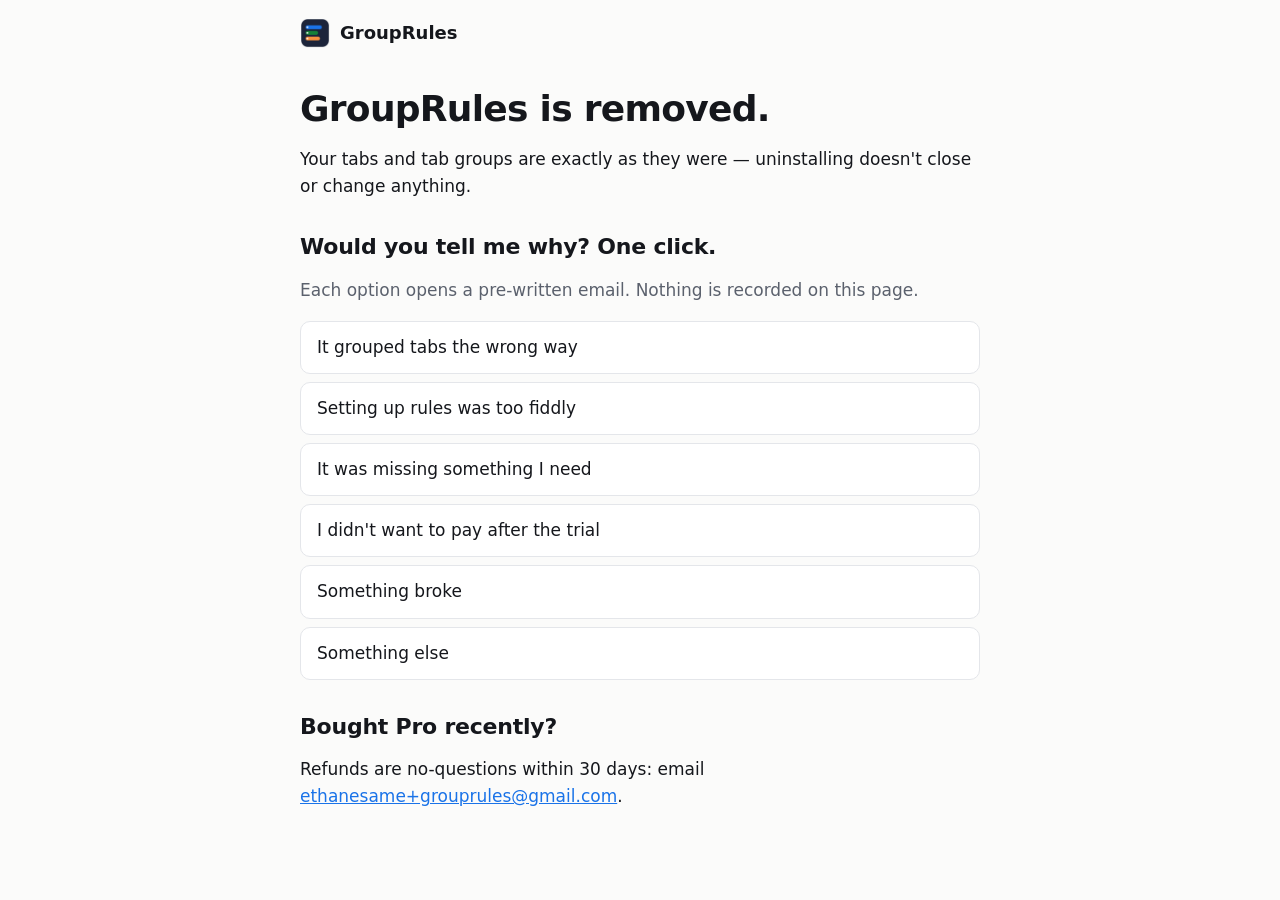
==== bye.html @ de74d60a "GroupRules website: landing, privacy, terms, uninstall" ====
<!doctype html>
<html lang="en">
  <head>
    <meta charset="utf-8" />
    <meta name="viewport" content="width=device-width, initial-scale=1" />
    <meta name="robots" content="noindex" />
    <title>GroupRules removed</title>
    <link rel="icon" href="icon-128.png" />
    <link rel="stylesheet" href="site.css" />
    <style>
      .reasons a {
        display: block;
        padding: 12px 16px;
        border: 1px solid var(--line);
        border-radius: 10px;
        margin-top: 8px;
        text-decoration: none;
        color: var(--ink);
        background: var(--panel);
      }
      .reasons a:hover {
        border-color: var(--accent);
      }
    </style>
  </head>
  <body>
    <div class="wrap narrow legal">
      <nav><a class="brand" href="./"><img src="icon-128.png" alt="" />GroupRules</a></nav>
      <h1>GroupRules is removed.</h1>
      <p>Your tabs and tab groups are exactly as they were — uninstalling doesn't close or change anything.</p>

      <h2>Would you tell me why? One click.</h2>
      <p class="muted">Each option opens a pre-written email. Nothing is recorded on this page.</p>
      <div class="reasons">
        <a href="mailto:ethanesame+grouprules@gmail.com?subject=GroupRules%20feedback%3A%20grouped%20the%20wrong%20tabs&body=What%20went%20wrong%3A%20">It grouped tabs the wrong way</a>
        <a href="mailto:ethanesame+grouprules@gmail.com?subject=GroupRules%20feedback%3A%20too%20hard%20to%20set%20up&body=What%20was%20confusing%3A%20">Setting up rules was too fiddly</a>
        <a href="mailto:ethanesame+grouprules@gmail.com?subject=GroupRules%20feedback%3A%20missing%20feature&body=I%20wanted%20it%20to%3A%20">It was missing something I need</a>
        <a href="mailto:ethanesame+grouprules@gmail.com?subject=GroupRules%20feedback%3A%20price&body=">I didn't want to pay after the trial</a>
        <a href="mailto:ethanesame+grouprules@gmail.com?subject=GroupRules%20feedback%3A%20bug&body=Browser%20and%20what%20happened%3A%20">Something broke</a>
        <a href="mailto:ethanesame+grouprules@gmail.com?subject=GroupRules%20feedback&body=">Something else</a>
      </div>

      <h2>Bought Pro recently?</h2>
      <p>Refunds are no-questions within 30 days: email <a href="mailto:ethanesame+grouprules@gmail.com?subject=GroupRules%20refund">ethanesame+grouprules@gmail.com</a>.</p>
    </div>
  </body>
</html>
---- site.css ----
:root {
  --bg: #fbfbfa;
  --ink: #15171c;
  --muted: #5b616d;
  --line: #e4e6ea;
  --panel: #ffffff;
  --accent: #1a73e8;
  --accent-ink: #fff;
  --strip: #dee3eb;
  --g-blue: #1a73e8;
  --g-green: #188038;
  --g-orange: #e8710a;
  --g-pink: #d01884;
  --g-purple: #a142f4;
  --g-grey: #80868b;
  --good: #188038;
  color-scheme: light dark;
}
@media (prefers-color-scheme: dark) {
  :root {
    --bg: #131417;
    --ink: #eceef2;
    --muted: #a4aab5;
    --line: #2c2f36;
    --panel: #1b1d22;
    --accent: #8ab4f8;
    --accent-ink: #0b1a33;
    --strip: #24272e;
    --g-blue: #8ab4f8;
    --g-green: #81c995;
    --g-orange: #fcad70;
    --g-pink: #ff8bcb;
    --g-purple: #d7aefb;
    --g-grey: #9aa0a6;
    --good: #81c995;
  }
}
* {
  box-sizing: border-box;
}
html {
  -webkit-text-size-adjust: 100%;
}
body {
  margin: 0;
  background: var(--bg);
  color: var(--ink);
  font:
    17px/1.6 system-ui,
    -apple-system,
    'Segoe UI',
    Roboto,
    sans-serif;
}
a {
  color: var(--accent);
}
.wrap {
  max-width: 1040px;
  margin: 0 auto;
  padding: 0 20px;
}
.narrow {
  max-width: 720px;
}
nav {
  display: flex;
  align-items: center;
  justify-content: space-between;
  padding: 18px 0;
}
.brand {
  display: flex;
  align-items: center;
  gap: 10px;
  font-weight: 700;
  font-size: 18px;
  color: var(--ink);
  text-decoration: none;
}
.brand img {
  width: 30px;
  height: 30px;
}
nav .links a {
  color: var(--muted);
  text-decoration: none;
  margin-left: 18px;
  font-size: 15px;
}
h1 {
  font-size: clamp(34px, 6vw, 58px);
  line-height: 1.08;
  letter-spacing: -0.02em;
  margin: 40px 0 16px;
}
h2 {
  font-size: clamp(26px, 3.6vw, 36px);
  line-height: 1.15;
  letter-spacing: -0.01em;
  margin: 0 0 12px;
}
h3 {
  font-size: 18px;
  margin: 0 0 4px;
}
.lede {
  font-size: clamp(18px, 2.2vw, 21px);
  color: var(--muted);
  max-width: 640px;
  margin: 0 0 26px;
}
.cta {
  display: inline-flex;
  align-items: center;
  gap: 10px;
  background: var(--accent);
  color: var(--accent-ink);
  font-weight: 700;
  padding: 14px 22px;
  border-radius: 12px;
  text-decoration: none;
  font-size: 17px;
}
.cta:hover {
  filter: brightness(1.05);
}
.cta-note {
  color: var(--muted);
  font-size: 14px;
  margin-top: 10px;
}
section {
  padding: 64px 0;
}
.promises {
  display: flex;
  flex-wrap: wrap;
  gap: 8px 18px;
  margin-top: 22px;
  font-size: 15px;
  color: var(--muted);
}
.promises span::before {
  content: '✓ ';
  color: var(--good);
  font-weight: 700;
}

/* Before / after tab strip illustration */
.demo {
  margin-top: 44px;
  display: grid;
  gap: 14px;
}
.strip {
  background: var(--strip);
  border-radius: 12px;
  padding: 10px 10px 0;
  overflow: hidden;
}
.strip .label {
  font-size: 12px;
  font-weight: 700;
  letter-spacing: 0.06em;
  text-transform: uppercase;
  color: var(--muted);
  margin: 0 0 8px 4px;
}
.tabs {
  display: flex;
  gap: 4px;
  align-items: flex-end;
  overflow: hidden;
  white-space: nowrap;
}
.tab {
  background: var(--panel);
  border-radius: 8px 8px 0 0;
  padding: 7px 10px;
  font-size: 12.5px;
  min-width: 0;
  flex: 0 1 118px;
  overflow: hidden;
  text-overflow: ellipsis;
  color: var(--ink);
  border-top: 3px solid transparent;
}
.chip {
  flex: none;
  font-size: 12px;
  font-weight: 700;
  color: #fff;
  padding: 3px 10px;
  border-radius: 7px;
  margin: 0 2px 7px 6px;
  align-self: center;
}
.c-blue {
  --c: var(--g-blue);
}
.c-green {
  --c: var(--g-green);
}
.c-orange {
  --c: var(--g-orange);
}
.c-pink {
  --c: var(--g-pink);
}
.chip.c-blue,
.chip.c-green,
.chip.c-orange,
.chip.c-pink {
  background: var(--c);
}
@media (prefers-color-scheme: dark) {
  .chip {
    color: #111;
  }
}
.tab.c-blue,
.tab.c-green,
.tab.c-orange,
.tab.c-pink {
  border-top-color: var(--c);
}
.caption {
  font-size: 13px;
  color: var(--muted);
  margin: 6px 4px 0;
}

.grid {
  display: grid;
  grid-template-columns: repeat(auto-fit, minmax(280px, 1fr));
  gap: 16px;
  margin-top: 28px;
}
.card {
  background: var(--panel);
  border: 1px solid var(--line);
  border-radius: 14px;
  padding: 20px;
}
.card p {
  margin: 0;
  color: var(--muted);
  font-size: 15.5px;
}
.complaint {
  font-size: 14px;
  color: var(--muted);
  font-style: italic;
  margin-bottom: 8px !important;
}
.steps {
  counter-reset: s;
}
.steps .card h3::before {
  counter-increment: s;
  content: counter(s);
  display: inline-grid;
  place-items: center;
  width: 26px;
  height: 26px;
  border-radius: 50%;
  background: var(--accent);
  color: var(--accent-ink);
  font-size: 14px;
  margin-right: 8px;
}
code {
  font-family: ui-monospace, SFMono-Regular, Menlo, monospace;
  font-size: 0.92em;
  background: var(--strip);
  padding: 1px 6px;
  border-radius: 6px;
}
table {
  width: 100%;
  border-collapse: collapse;
  font-size: 15.5px;
}
th,
td {
  text-align: left;
  padding: 12px 10px;
  border-bottom: 1px solid var(--line);
  vertical-align: top;
}
th {
  font-size: 14px;
  color: var(--muted);
  font-weight: 600;
}
td.yes {
  color: var(--good);
  font-weight: 700;
}
.price {
  font-size: 34px;
  font-weight: 800;
}
details {
  border-bottom: 1px solid var(--line);
  padding: 14px 0;
}
summary {
  cursor: pointer;
  font-weight: 600;
}
details p {
  color: var(--muted);
  margin: 10px 0 0;
}
footer {
  border-top: 1px solid var(--line);
  padding: 30px 0 50px;
  color: var(--muted);
  font-size: 14px;
}
footer a {
  color: var(--muted);
}
.legal h1 {
  font-size: 36px;
  margin-top: 24px;
}
.legal h2 {
  font-size: 22px;
  margin-top: 34px;
}
.legal p,
.legal li {
  color: var(--ink);
}
.legal .muted {
  color: var(--muted);
}
.box {
  background: var(--panel);
  border: 1px solid var(--line);
  border-left: 4px solid var(--accent);
  border-radius: 10px;
  padding: 14px 18px;
}
@media (max-width: 640px) {
  nav .links a:not(:last-child) {
    display: none;
  }
  .tab {
    flex-basis: 70px;
  }
  section {
    padding: 44px 0;
  }
}
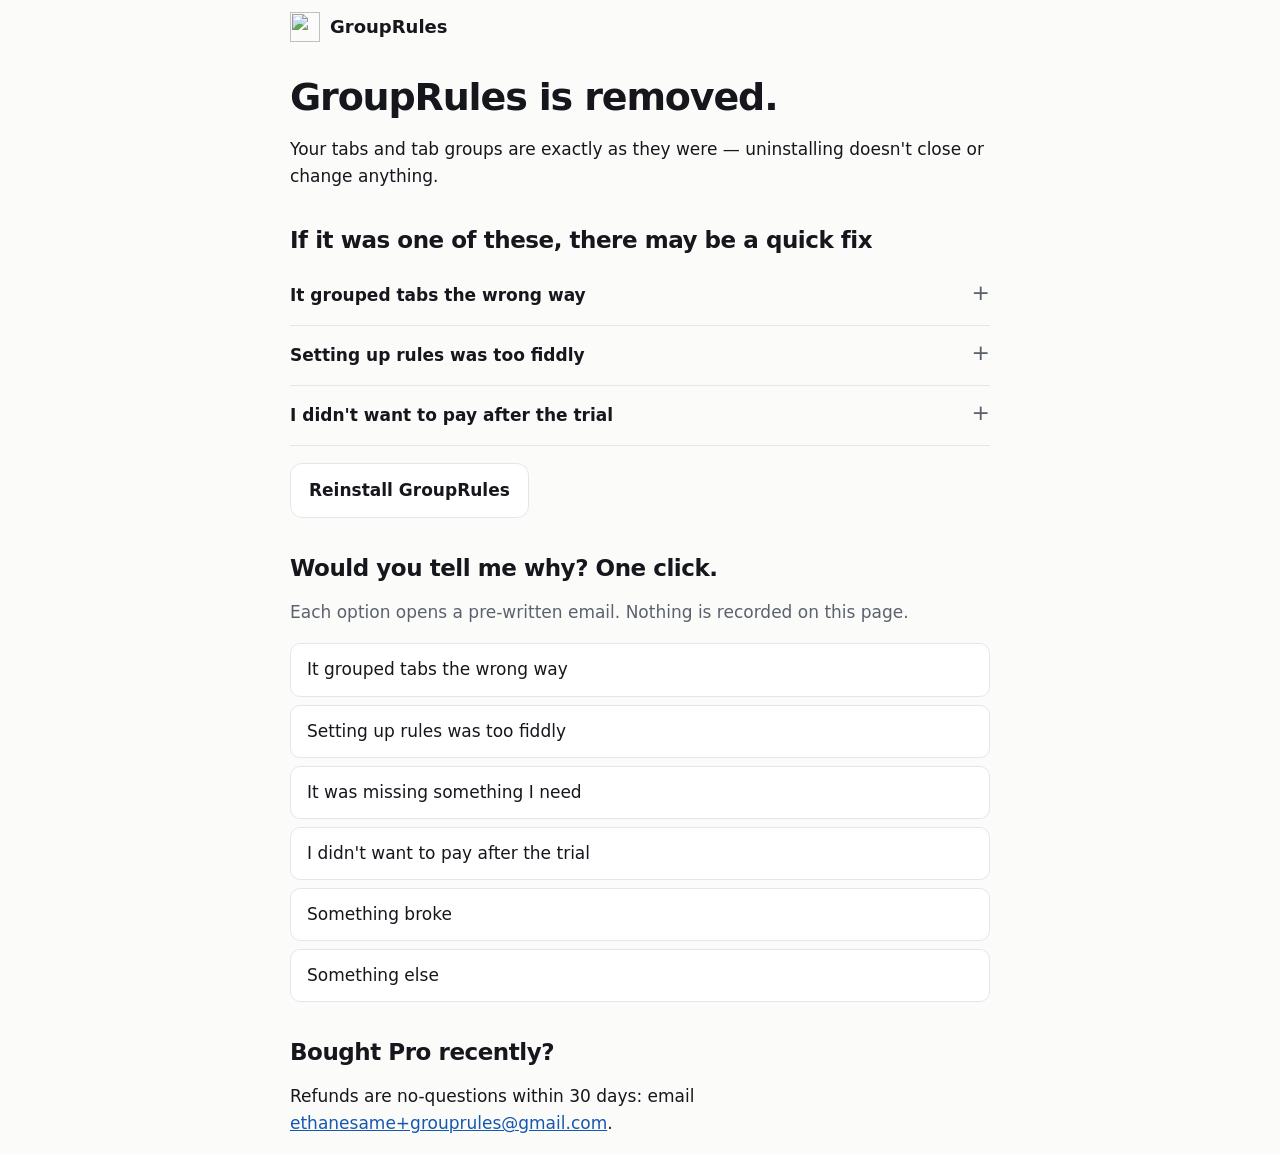
==== commit 3805225a: "Site v2: live demo, real screenshots, guide, 404, sitemap, a11y" ====
--- a/bye.html
+++ b/bye.html
@@ -5,7 +5,8 @@
     <meta name="viewport" content="width=device-width, initial-scale=1" />
     <meta name="robots" content="noindex" />
     <title>GroupRules removed</title>
-    <link rel="icon" href="icon-128.png" />
+    <link rel="icon" href="img/favicon-32.png" sizes="32x32" type="image/png" />
+    <link rel="apple-touch-icon" href="img/apple-touch-icon.png" />
     <link rel="stylesheet" href="site.css" />
     <style>
       .reasons a {
@@ -25,9 +26,35 @@
   </head>
   <body>
     <div class="wrap narrow legal">
-      <nav><a class="brand" href="./"><img src="icon-128.png" alt="" />GroupRules</a></nav>
+      <nav aria-label="Main"><a class="brand" href="./"><img src="img/favicon-32.png" width="30" height="30" alt="" />GroupRules</a></nav>
+      <main id="main">
       <h1>GroupRules is removed.</h1>
       <p>Your tabs and tab groups are exactly as they were — uninstalling doesn't close or change anything.</p>
+
+      <h2>If it was one of these, there may be a quick fix</h2>
+      <details>
+        <summary>It grouped tabs the wrong way</summary>
+        <p>
+          Open the rule and switch off <em>Include subdomains</em>, or use <em>Address starts with…</em> to match just
+          part of a site (like <code>github.com/your-team/</code>). The address tester on the rules page shows where any
+          address would go before it happens. Rules are checked top to bottom, so drag the more specific one higher.
+        </p>
+      </details>
+      <details>
+        <summary>Setting up rules was too fiddly</summary>
+        <p>
+          Starter packs are one click each (Code, Docs, Mail, AI, Watch…), and “From your open tabs” turns sites you already
+          have open into rules. Or email me what you wanted and I'll send you a rule to paste in.
+        </p>
+      </details>
+      <details>
+        <summary>I didn't want to pay after the trial</summary>
+        <p>
+          Free keeps working forever: 3 rules (each can cover many sites), the <kbd>Alt+Shift+G</kbd> shortcut to sort the
+          window, and Undo. Only auto mode and extra rules are Pro.
+        </p>
+      </details>
+      <p><a class="ghost" href="https://chromewebstore.google.com/detail/lfpioijnnoekjfjghhnimpeapecoflfj?utm_source=site&amp;utm_medium=uninstall">Reinstall GroupRules</a></p>
 
       <h2>Would you tell me why? One click.</h2>
       <p class="muted">Each option opens a pre-written email. Nothing is recorded on this page.</p>
@@ -42,6 +69,7 @@
 
       <h2>Bought Pro recently?</h2>
       <p>Refunds are no-questions within 30 days: email <a href="mailto:ethanesame+grouprules@gmail.com?subject=GroupRules%20refund">ethanesame+grouprules@gmail.com</a>.</p>
+    </main>
     </div>
   </body>
 </html>
--- a/site.css
+++ b/site.css
@@ -1,358 +1,328 @@
+/* GroupRules website. No web fonts, no frameworks, no third-party anything. */
 :root {
   --bg: #fbfbfa;
+  --bg-2: #f3f5f8;
   --ink: #15171c;
   --muted: #5b616d;
   --line: #e4e6ea;
   --panel: #ffffff;
   --accent: #1a73e8;
   --accent-ink: #fff;
-  --strip: #dee3eb;
-  --g-blue: #1a73e8;
-  --g-green: #188038;
-  --g-orange: #e8710a;
-  --g-pink: #d01884;
-  --g-purple: #a142f4;
-  --g-grey: #80868b;
+  --accent-soft: #e8f0fe;
+  --link: #1558b0;
+  --strip: #d3e3fd;
+  --tab: #ffffff;
   --good: #188038;
+  --shadow: 0 1px 2px rgb(16 24 40 / 6%), 0 8px 24px rgb(16 24 40 / 8%);
+  /* Chrome's own tab-group colours (light theme), sampled from a real Chrome window */
+  --gc-grey: #5f6368;
+  --gc-blue: #1a73e8;
+  --gc-red: #d93025;
+  --gc-yellow: #f9ab00;
+  --gc-green: #188038;
+  --gc-pink: #d01884;
+  --gc-purple: #a142f4;
+  --gc-cyan: #007b83;
+  --gc-orange: #fa903e;
+  --chip-ink: #fff;
+  --chip-ink-light: #202124;
   color-scheme: light dark;
 }
 @media (prefers-color-scheme: dark) {
   :root {
     --bg: #131417;
+    --bg-2: #181a1f;
     --ink: #eceef2;
     --muted: #a4aab5;
     --line: #2c2f36;
     --panel: #1b1d22;
     --accent: #8ab4f8;
     --accent-ink: #0b1a33;
-    --strip: #24272e;
-    --g-blue: #8ab4f8;
-    --g-green: #81c995;
-    --g-orange: #fcad70;
-    --g-pink: #ff8bcb;
-    --g-purple: #d7aefb;
-    --g-grey: #9aa0a6;
+    --accent-soft: #1d2a40;
+    --link: #8ab4f8;
+    --strip: #202124;
+    --tab: #35363a;
     --good: #81c995;
+    --shadow: 0 1px 2px rgb(0 0 0 / 30%), 0 8px 24px rgb(0 0 0 / 30%);
+    --gc-grey: #bdc1c6;
+    --gc-blue: #8ab4f8;
+    --gc-red: #f28b82;
+    --gc-yellow: #fdd663;
+    --gc-green: #81c995;
+    --gc-pink: #ff8bcb;
+    --gc-purple: #d7aefb;
+    --gc-cyan: #78d9ec;
+    --gc-orange: #fcad70;
+    --chip-ink: #202124;
   }
 }
-* {
-  box-sizing: border-box;
-}
-html {
-  -webkit-text-size-adjust: 100%;
-}
+[data-c='grey'] { --c: var(--gc-grey); --ci: var(--chip-ink); }
+[data-c='blue'] { --c: var(--gc-blue); --ci: var(--chip-ink); }
+[data-c='red'] { --c: var(--gc-red); --ci: var(--chip-ink); }
+[data-c='yellow'] { --c: var(--gc-yellow); --ci: var(--chip-ink-light); }
+[data-c='green'] { --c: var(--gc-green); --ci: var(--chip-ink); }
+[data-c='pink'] { --c: var(--gc-pink); --ci: var(--chip-ink); }
+[data-c='purple'] { --c: var(--gc-purple); --ci: var(--chip-ink); }
+[data-c='cyan'] { --c: var(--gc-cyan); --ci: var(--chip-ink); }
+[data-c='orange'] { --c: var(--gc-orange); --ci: var(--chip-ink-light); }
+
+* { box-sizing: border-box; }
+html { -webkit-text-size-adjust: 100%; scroll-behavior: smooth; scroll-padding-top: 76px; }
+@media (prefers-reduced-motion: reduce) { html { scroll-behavior: auto; } }
 body {
   margin: 0;
   background: var(--bg);
   color: var(--ink);
-  font:
-    17px/1.6 system-ui,
-    -apple-system,
-    'Segoe UI',
-    Roboto,
-    sans-serif;
-}
-a {
-  color: var(--accent);
-}
-.wrap {
-  max-width: 1040px;
-  margin: 0 auto;
-  padding: 0 20px;
-}
-.narrow {
-  max-width: 720px;
-}
-nav {
-  display: flex;
-  align-items: center;
-  justify-content: space-between;
-  padding: 18px 0;
-}
-.brand {
-  display: flex;
-  align-items: center;
-  gap: 10px;
-  font-weight: 700;
-  font-size: 18px;
-  color: var(--ink);
-  text-decoration: none;
-}
-.brand img {
-  width: 30px;
-  height: 30px;
-}
-nav .links a {
-  color: var(--muted);
-  text-decoration: none;
-  margin-left: 18px;
-  font-size: 15px;
-}
-h1 {
-  font-size: clamp(34px, 6vw, 58px);
-  line-height: 1.08;
-  letter-spacing: -0.02em;
-  margin: 40px 0 16px;
-}
-h2 {
-  font-size: clamp(26px, 3.6vw, 36px);
-  line-height: 1.15;
-  letter-spacing: -0.01em;
-  margin: 0 0 12px;
-}
-h3 {
-  font-size: 18px;
-  margin: 0 0 4px;
-}
-.lede {
-  font-size: clamp(18px, 2.2vw, 21px);
-  color: var(--muted);
-  max-width: 640px;
-  margin: 0 0 26px;
-}
+  font: 17px/1.6 system-ui, -apple-system, 'Segoe UI', Roboto, sans-serif;
+}
+a { color: var(--link); }
+:focus-visible { outline: 3px solid var(--accent); outline-offset: 2px; border-radius: 6px; }
+.skip {
+  position: absolute; left: 12px; top: -60px; z-index: 50;
+  background: var(--panel); color: var(--ink); padding: 10px 14px; border-radius: 8px; box-shadow: var(--shadow);
+}
+.skip:focus { top: 12px; }
+.sr-only { position: absolute; width: 1px; height: 1px; overflow: hidden; clip: rect(0 0 0 0); white-space: nowrap; }
+img { max-width: 100%; height: auto; }
+
+.wrap { max-width: 1080px; margin: 0 auto; padding: 0 20px; }
+.narrow { max-width: 740px; }
+.muted { color: var(--muted); }
+.small { font-size: 14px; }
+
+/* ---------- nav ---------- */
+.topbar {
+  position: sticky; top: 0; z-index: 20;
+  background: color-mix(in srgb, var(--bg) 85%, transparent);
+  backdrop-filter: saturate(1.4) blur(10px);
+  -webkit-backdrop-filter: saturate(1.4) blur(10px);
+  border-bottom: 1px solid transparent;
+}
+.topbar.scrolled { border-bottom-color: var(--line); }
+nav { display: flex; align-items: center; justify-content: space-between; padding: 12px 0; gap: 12px; }
+.brand { display: flex; align-items: center; gap: 10px; font-weight: 750; font-size: 18px; color: var(--ink); text-decoration: none; }
+.brand img { width: 30px; height: 30px; }
+nav .links { display: flex; align-items: center; gap: 20px; }
+nav .links a { color: var(--muted); text-decoration: none; font-size: 15px; }
+nav .links a:hover { color: var(--ink); }
+nav .links a.btn-sm {
+  color: var(--accent-ink); background: var(--accent); padding: 8px 14px; border-radius: 10px; font-weight: 650;
+}
+
+/* ---------- type ---------- */
+h1 { font-size: clamp(38px, 6.4vw, 64px); line-height: 1.04; letter-spacing: -0.03em; margin: 44px 0 18px; }
+h2 { font-size: clamp(28px, 3.8vw, 40px); line-height: 1.12; letter-spacing: -0.02em; margin: 0 0 12px; }
+h3 { font-size: 18px; margin: 0 0 4px; }
+.eyebrow { font-size: 13px; font-weight: 700; letter-spacing: 0.08em; text-transform: uppercase; color: var(--link); margin: 0 0 10px; }
+.lede { font-size: clamp(18px, 2.2vw, 21px); color: var(--muted); max-width: 660px; margin: 0 0 26px; }
+code, kbd { font-family: ui-monospace, SFMono-Regular, Menlo, monospace; font-size: 0.9em; background: var(--bg-2); border: 1px solid var(--line); padding: 1px 6px; border-radius: 6px; }
+
+/* ---------- buttons ---------- */
+.ctas { display: flex; flex-wrap: wrap; gap: 12px; align-items: center; }
 .cta {
-  display: inline-flex;
-  align-items: center;
-  gap: 10px;
-  background: var(--accent);
-  color: var(--accent-ink);
-  font-weight: 700;
-  padding: 14px 22px;
-  border-radius: 12px;
-  text-decoration: none;
-  font-size: 17px;
-}
-.cta:hover {
-  filter: brightness(1.05);
-}
-.cta-note {
-  color: var(--muted);
-  font-size: 14px;
-  margin-top: 10px;
-}
-section {
-  padding: 64px 0;
-}
-.promises {
-  display: flex;
-  flex-wrap: wrap;
-  gap: 8px 18px;
-  margin-top: 22px;
-  font-size: 15px;
-  color: var(--muted);
-}
-.promises span::before {
-  content: '✓ ';
-  color: var(--good);
-  font-weight: 700;
-}
-
-/* Before / after tab strip illustration */
-.demo {
-  margin-top: 44px;
-  display: grid;
-  gap: 14px;
-}
+  display: inline-flex; align-items: center; gap: 10px;
+  background: var(--accent); color: var(--accent-ink);
+  font-weight: 700; padding: 14px 22px; border-radius: 12px; text-decoration: none; font-size: 17px;
+  box-shadow: 0 6px 18px color-mix(in srgb, var(--accent) 35%, transparent);
+  transition: transform 0.15s, box-shadow 0.15s;
+}
+.cta:hover { transform: translateY(-1px); box-shadow: 0 10px 24px color-mix(in srgb, var(--accent) 40%, transparent); }
+.cta svg { width: 20px; height: 20px; }
+.ghost { display: inline-flex; align-items: center; gap: 8px; padding: 13px 18px; border-radius: 12px; border: 1px solid var(--line); color: var(--ink); text-decoration: none; font-weight: 600; background: var(--panel); }
+.ghost:hover { border-color: var(--muted); }
+.cta-note { color: var(--muted); font-size: 14px; margin-top: 12px; }
+.btn {
+  font: inherit; font-size: 15px; font-weight: 650; cursor: pointer;
+  padding: 9px 14px; border-radius: 10px; border: 1px solid var(--line); background: var(--panel); color: var(--ink);
+  white-space: nowrap;
+}
+.btn:hover:not(:disabled) { border-color: var(--muted); }
+.btn:disabled { opacity: 0.5; cursor: default; }
+.btn.primary { background: var(--accent); color: var(--accent-ink); border-color: var(--accent); }
+
+section { padding: 72px 0; }
+section.alt { background: var(--bg-2); border-block: 1px solid var(--line); }
+.promises { display: flex; flex-wrap: wrap; gap: 8px 18px; margin-top: 22px; font-size: 15px; color: var(--muted); padding: 0; list-style: none; }
+.promises li::before { content: '✓ '; color: var(--good); font-weight: 800; }
+
+/* ---------- live tab strip (hero + playground) ---------- */
+.demo-card { margin-top: 44px; background: var(--panel); border: 1px solid var(--line); border-radius: 18px; box-shadow: var(--shadow); padding: 16px; }
+.demo-head { display: flex; justify-content: space-between; align-items: center; gap: 12px; margin: 0 4px 12px; }
+.demo-label { font-size: 13px; font-weight: 700; letter-spacing: 0.05em; text-transform: uppercase; color: var(--muted); margin: 0; }
+.sorted .demo-label { color: var(--good); }
 .strip {
-  background: var(--strip);
-  border-radius: 12px;
-  padding: 10px 10px 0;
-  overflow: hidden;
-}
-.strip .label {
-  font-size: 12px;
-  font-weight: 700;
-  letter-spacing: 0.06em;
-  text-transform: uppercase;
-  color: var(--muted);
-  margin: 0 0 8px 4px;
-}
-.tabs {
-  display: flex;
-  gap: 4px;
-  align-items: flex-end;
-  overflow: hidden;
-  white-space: nowrap;
-}
-.tab {
-  background: var(--panel);
-  border-radius: 8px 8px 0 0;
-  padding: 7px 10px;
-  font-size: 12.5px;
-  min-width: 0;
-  flex: 0 1 118px;
-  overflow: hidden;
-  text-overflow: ellipsis;
-  color: var(--ink);
-  border-top: 3px solid transparent;
-}
-.chip {
-  flex: none;
-  font-size: 12px;
-  font-weight: 700;
-  color: #fff;
-  padding: 3px 10px;
-  border-radius: 7px;
-  margin: 0 2px 7px 6px;
-  align-self: center;
-}
-.c-blue {
-  --c: var(--g-blue);
-}
-.c-green {
-  --c: var(--g-green);
-}
-.c-orange {
-  --c: var(--g-orange);
-}
-.c-pink {
-  --c: var(--g-pink);
-}
-.chip.c-blue,
-.chip.c-green,
-.chip.c-orange,
-.chip.c-pink {
-  background: var(--c);
-}
-@media (prefers-color-scheme: dark) {
-  .chip {
-    color: #111;
-  }
-}
-.tab.c-blue,
-.tab.c-green,
-.tab.c-orange,
-.tab.c-pink {
-  border-top-color: var(--c);
-}
-.caption {
-  font-size: 13px;
-  color: var(--muted);
-  margin: 6px 4px 0;
-}
-
-.grid {
-  display: grid;
-  grid-template-columns: repeat(auto-fit, minmax(280px, 1fr));
-  gap: 16px;
-  margin-top: 28px;
-}
-.card {
-  background: var(--panel);
-  border: 1px solid var(--line);
-  border-radius: 14px;
-  padding: 20px;
-}
-.card p {
-  margin: 0;
-  color: var(--muted);
-  font-size: 15.5px;
-}
-.complaint {
-  font-size: 14px;
-  color: var(--muted);
-  font-style: italic;
-  margin-bottom: 8px !important;
-}
-.steps {
-  counter-reset: s;
-}
+  display: flex; flex-wrap: wrap; gap: 6px 4px; align-items: center;
+  background: var(--strip); border-radius: 12px; padding: 10px; min-height: 58px;
+}
+.dtab {
+  position: relative; display: flex; align-items: center; gap: 7px;
+  width: 150px; height: 34px; padding: 0 8px 0 9px;
+  background: var(--tab); color: var(--ink); border-radius: 9px; font-size: 12.5px;
+  box-shadow: inset 0 -3px 0 transparent; transition: box-shadow 0.35s;
+}
+.dtab.grouped { box-shadow: inset 0 -3px 0 var(--c); }
+.dtab .tt { overflow: hidden; white-space: nowrap; text-overflow: ellipsis; flex: 1; min-width: 0; }
+.dtab .fav {
+  flex: none; width: 16px; height: 16px; border-radius: 4px; color: #fff; font-size: 10px; font-weight: 800;
+  display: grid; place-items: center; line-height: 1;
+}
+.dtab.pinned { width: 40px; justify-content: center; padding: 0; }
+.dtab.pinned .tt { display: none; }
+.dtab.pinned::after { content: ''; position: absolute; top: 4px; right: 5px; width: 5px; height: 5px; border-radius: 50%; background: var(--muted); }
+.dtab .x { flex: none; border: 0; background: none; color: var(--muted); font-size: 16px; line-height: 1; padding: 2px 3px; border-radius: 5px; cursor: pointer; }
+.dtab .x:hover { background: var(--bg-2); color: var(--ink); }
+.gchip {
+  flex: none; background: var(--c); color: var(--ci); font-size: 12px; font-weight: 700;
+  padding: 3px 10px; border-radius: 7px; margin: 0 2px 0 6px; line-height: 1.5;
+}
+.demo-log {
+  margin: 12px 4px 0; font: 13px/1.5 ui-monospace, SFMono-Regular, Menlo, monospace; color: var(--muted);
+  min-height: 20px; overflow-wrap: anywhere;
+}
+.demo-log::before { content: 'engine › '; color: var(--link); }
+.demo-foot { margin: 8px 4px 0; font-size: 13px; color: var(--muted); }
+.demo-static { display: grid; gap: 8px; }
+.demo-static img { border-radius: 8px; image-rendering: -webkit-optimize-contrast; }
+.live .demo-static { display: none; }
+
+/* ---------- proof strip (real screenshots) ---------- */
+.real { display: grid; gap: 10px; margin-top: 26px; }
+.real figure { margin: 0; background: var(--panel); border: 1px solid var(--line); border-radius: 12px; padding: 10px; overflow-x: auto; }
+.real figcaption { font-size: 12px; font-weight: 700; letter-spacing: 0.06em; text-transform: uppercase; color: var(--muted); margin: 0 0 6px 2px; }
+.real img { display: block; width: 1240px; max-width: none; height: 40px; }
+
+/* ---------- cards & grids ---------- */
+.grid { display: grid; grid-template-columns: repeat(auto-fit, minmax(280px, 1fr)); gap: 16px; margin-top: 28px; }
+.grid.three { grid-template-columns: repeat(auto-fit, minmax(250px, 1fr)); }
+.card { background: var(--panel); border: 1px solid var(--line); border-radius: 16px; padding: 22px; }
+.card p { margin: 0; color: var(--muted); font-size: 15.5px; }
+.card .icon { font-size: 22px; margin-bottom: 6px; display: block; }
+.complaint { font-size: 14px; font-style: italic; margin-bottom: 10px !important; padding-left: 10px; border-left: 3px solid var(--line); }
+.steps { counter-reset: s; }
 .steps .card h3::before {
-  counter-increment: s;
-  content: counter(s);
-  display: inline-grid;
-  place-items: center;
-  width: 26px;
-  height: 26px;
-  border-radius: 50%;
-  background: var(--accent);
-  color: var(--accent-ink);
-  font-size: 14px;
-  margin-right: 8px;
-}
-code {
-  font-family: ui-monospace, SFMono-Regular, Menlo, monospace;
-  font-size: 0.92em;
-  background: var(--strip);
-  padding: 1px 6px;
-  border-radius: 6px;
-}
-table {
-  width: 100%;
-  border-collapse: collapse;
-  font-size: 15.5px;
-}
-th,
-td {
-  text-align: left;
-  padding: 12px 10px;
-  border-bottom: 1px solid var(--line);
-  vertical-align: top;
-}
-th {
-  font-size: 14px;
-  color: var(--muted);
-  font-weight: 600;
-}
-td.yes {
-  color: var(--good);
-  font-weight: 700;
-}
-.price {
-  font-size: 34px;
-  font-weight: 800;
-}
-details {
-  border-bottom: 1px solid var(--line);
-  padding: 14px 0;
-}
-summary {
-  cursor: pointer;
-  font-weight: 600;
-}
-details p {
-  color: var(--muted);
-  margin: 10px 0 0;
-}
-footer {
-  border-top: 1px solid var(--line);
-  padding: 30px 0 50px;
-  color: var(--muted);
-  font-size: 14px;
-}
-footer a {
-  color: var(--muted);
-}
-.legal h1 {
-  font-size: 36px;
-  margin-top: 24px;
-}
-.legal h2 {
-  font-size: 22px;
-  margin-top: 34px;
-}
-.legal p,
-.legal li {
-  color: var(--ink);
-}
-.legal .muted {
-  color: var(--muted);
-}
-.box {
-  background: var(--panel);
-  border: 1px solid var(--line);
-  border-left: 4px solid var(--accent);
-  border-radius: 10px;
-  padding: 14px 18px;
+  counter-increment: s; content: counter(s);
+  display: inline-grid; place-items: center; width: 26px; height: 26px; border-radius: 50%;
+  background: var(--accent); color: var(--accent-ink); font-size: 14px; margin-right: 8px;
+}
+.callout { margin-top: 22px; padding: 16px 18px; border-radius: 12px; background: var(--accent-soft); color: var(--ink); font-size: 15.5px; }
+
+/* ---------- playground ---------- */
+.pg > * { min-width: 0; }
+.pg { margin-top: 28px; display: grid; gap: 16px; grid-template-columns: 330px 1fr; align-items: start; }
+.pg-panel { background: var(--panel); border: 1px solid var(--line); border-radius: 16px; padding: 18px; }
+.pg-panel h3 { font-size: 15px; margin: 0 0 8px; }
+.pg-panel + .pg-panel { margin-top: 16px; }
+.pchips, .qchips { display: flex; flex-wrap: wrap; gap: 6px; }
+.pchip, .qchip {
+  font: inherit; font-size: 13.5px; cursor: pointer; display: inline-flex; align-items: center; gap: 6px;
+  padding: 5px 11px 5px 8px; border-radius: 999px; border: 1px solid var(--line); background: var(--panel); color: var(--ink);
+}
+.qchip { padding: 5px 11px; }
+.pchip[aria-pressed='true'] { border-color: var(--c, var(--accent)); background: color-mix(in srgb, var(--c, var(--accent)) 14%, var(--panel)); font-weight: 650; }
+.rdot { width: 10px; height: 10px; border-radius: 50%; background: var(--c); flex: none; }
+.rrow { display: flex; align-items: center; gap: 10px; padding: 8px 0; border-top: 1px solid var(--line); }
+.rrow:first-child { border-top: 0; }
+.rtxt { flex: 1; min-width: 0; display: flex; flex-direction: column; font-size: 14px; }
+.rtxt .muted { font-size: 12.5px; overflow: hidden; text-overflow: ellipsis; white-space: nowrap; }
+.rrow .x, .pg .x { border: 0; background: none; color: var(--muted); font-size: 18px; cursor: pointer; border-radius: 6px; padding: 0 6px; }
+.pg form { display: grid; gap: 8px; }
+.pg input[type='text'], .pg select {
+  font: inherit; font-size: 15px; width: 100%; padding: 9px 11px; border-radius: 10px; border: 1px solid var(--line);
+  background: var(--bg); color: var(--ink);
+}
+.pg .row { display: flex; gap: 8px; align-items: center; }
+.pg .row > input { flex: 1; min-width: 0; }
+.pg .row > select { width: 120px; flex: none; }
+.pg-msg { font-size: 13px; color: var(--gc-red); min-height: 0; margin: 0; }
+.pg-main .strip { min-height: 140px; align-content: flex-start; }
+.pg-bar { display: flex; flex-wrap: wrap; gap: 8px; align-items: center; margin-top: 12px; }
+.pg-bar .spacer { flex: 1; }
+.switch { display: inline-flex; align-items: center; gap: 8px; font-size: 14.5px; font-weight: 600; cursor: pointer; }
+.switch input { width: 36px; height: 20px; appearance: none; -webkit-appearance: none; border-radius: 999px; background: var(--line); position: relative; cursor: pointer; transition: background 0.2s; margin: 0; }
+.switch input::after { content: ''; position: absolute; top: 2px; left: 2px; width: 16px; height: 16px; border-radius: 50%; background: #fff; transition: transform 0.2s; box-shadow: 0 1px 2px rgb(0 0 0 / 30%); }
+.switch input:checked { background: var(--accent); }
+.switch input:checked::after { transform: translateX(16px); }
+.tester { font-size: 14px; color: var(--muted); margin: 6px 2px 0; min-height: 22px; }
+.pg-noscript { padding: 18px; border: 1px dashed var(--line); border-radius: 12px; color: var(--muted); }
+.live .pg-noscript { display: none; }
+
+/* ---------- screenshots ---------- */
+.shots { display: grid; grid-template-columns: 1.6fr 1fr; gap: 20px; margin-top: 28px; align-items: start; }
+.shot { margin: 0; }
+.shot img { display: block; border-radius: 14px; border: 1px solid var(--line); box-shadow: var(--shadow); background: #fff; }
+.shot figcaption { font-size: 14px; color: var(--muted); margin-top: 10px; }
+.shots .popup img { max-width: 340px; margin: 0 auto; }
+.ticks { list-style: none; padding: 0; margin: 16px 0 0; display: grid; gap: 8px; }
+.ticks li { padding-left: 26px; position: relative; }
+.ticks li::before { content: '✓'; position: absolute; left: 0; color: var(--good); font-weight: 800; }
+
+/* ---------- permission explainer ---------- */
+.perm { display: grid; grid-template-columns: 1fr 1fr; gap: 20px; margin-top: 26px; align-items: center; }
+.chrome-dialog { background: var(--panel); border: 1px solid var(--line); border-radius: 14px; box-shadow: var(--shadow); padding: 20px 22px; font-size: 15px; }
+.chrome-dialog b { display: block; font-size: 16px; margin-bottom: 10px; }
+.chrome-dialog ul { margin: 0; padding-left: 20px; }
+.chrome-dialog .fake-btns { display: flex; gap: 8px; justify-content: flex-end; margin-top: 16px; }
+.chrome-dialog .fake-btns span { padding: 6px 14px; border-radius: 999px; border: 1px solid var(--line); font-size: 14px; color: var(--muted); }
+.chrome-dialog .fake-btns span:last-child { background: var(--accent); border-color: var(--accent); color: var(--accent-ink); }
+
+/* ---------- pricing ---------- */
+.plans { display: grid; grid-template-columns: 1fr 1fr; gap: 16px; margin-top: 28px; }
+.plan { background: var(--panel); border: 1px solid var(--line); border-radius: 18px; padding: 26px; display: flex; flex-direction: column; }
+.plan.pro { border: 2px solid var(--accent); box-shadow: var(--shadow); position: relative; }
+.plan .tag { position: absolute; top: -12px; left: 24px; background: var(--accent); color: var(--accent-ink); font-size: 12px; font-weight: 750; padding: 3px 10px; border-radius: 999px; }
+.plan h3 { font-size: 20px; }
+.plan .amount { font-size: 44px; font-weight: 800; letter-spacing: -0.02em; line-height: 1.1; margin: 8px 0 2px; }
+.plan .amount small { font-size: 16px; font-weight: 600; color: var(--muted); letter-spacing: 0; }
+.plan .ticks { margin-bottom: 20px; flex: 1; }
+.plan .ticks li.no::before { content: '–'; color: var(--muted); }
+.plan .ticks li.no { color: var(--muted); }
+.fine { font-size: 14px; color: var(--muted); margin-top: 18px; }
+
+/* ---------- FAQ ---------- */
+details { border-bottom: 1px solid var(--line); padding: 16px 0; }
+summary { cursor: pointer; font-weight: 650; list-style: none; display: flex; justify-content: space-between; gap: 16px; }
+summary::-webkit-details-marker { display: none; }
+summary::after { content: '+'; color: var(--muted); font-weight: 400; font-size: 22px; line-height: 1; }
+details[open] summary::after { content: '–'; }
+details p { color: var(--muted); margin: 10px 0 0; }
+
+/* ---------- closing ---------- */
+.closing { text-align: center; }
+.closing .ctas { justify-content: center; margin-top: 22px; }
+.maker { max-width: 560px; margin: 26px auto 0; color: var(--muted); font-size: 15.5px; }
+
+footer { border-top: 1px solid var(--line); padding: 30px 0 50px; color: var(--muted); font-size: 14px; }
+footer a { color: var(--muted); }
+footer .cols { display: flex; flex-wrap: wrap; gap: 8px 18px; margin-bottom: 10px; }
+
+/* ---------- legal / article pages ---------- */
+.legal h1 { font-size: 38px; margin-top: 24px; }
+.legal h2 { font-size: 23px; margin-top: 38px; }
+.legal p, .legal li { color: var(--ink); }
+.legal .muted { color: var(--muted); }
+.box { background: var(--panel); border: 1px solid var(--line); border-left: 4px solid var(--accent); border-radius: 10px; padding: 14px 18px; }
+.toc { background: var(--panel); border: 1px solid var(--line); border-radius: 12px; padding: 14px 20px; }
+.toc ol { margin: 6px 0 0; padding-left: 20px; }
+table { width: 100%; border-collapse: collapse; font-size: 15px; }
+th, td { text-align: left; padding: 11px 10px; border-bottom: 1px solid var(--line); vertical-align: top; }
+th { font-size: 14px; color: var(--muted); font-weight: 650; }
+td.yes { color: var(--good); font-weight: 700; }
+.table-wrap { overflow-x: auto; }
+
+@media (max-width: 860px) {
+  .pg { grid-template-columns: 1fr; }
+  .pg-main { order: -1; } /* see the tabs first, then the rules */
+  .shots, .perm, .plans { grid-template-columns: 1fr; }
 }
 @media (max-width: 640px) {
-  nav .links a:not(:last-child) {
-    display: none;
-  }
-  .tab {
-    flex-basis: 70px;
-  }
-  section {
-    padding: 44px 0;
-  }
-}
+  nav .links a:not(.btn-sm) { display: none; }
+  section { padding: 52px 0; }
+  .dtab { width: calc(50% - 4px); }
+  .dtab.pinned { width: 40px; }
+  .gchip { margin-left: 0; }
+  .demo-card { padding: 10px; }
+  h1 { margin-top: 28px; }
+}
+@media (prefers-reduced-motion: reduce) {
+  .cta, .dtab, .switch input, .switch input::after { transition: none; }
+}
